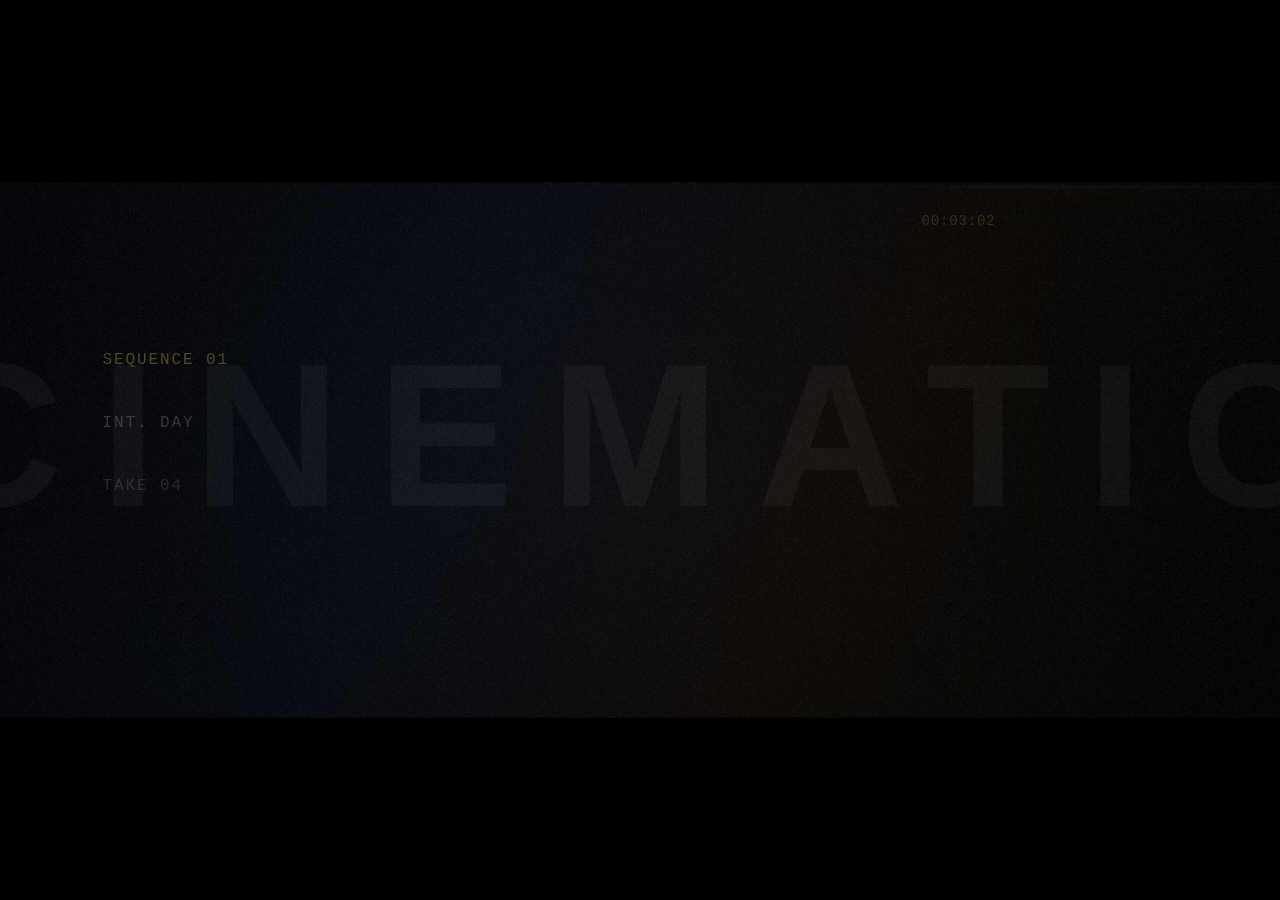
==== cinematic-content.html @ 5d4591f5 "Add files via upload" ====
<!DOCTYPE html>
<html lang="en">
<head>
<meta charset="UTF-8">
<style>
  *{margin:0;padding:0;box-sizing:border-box}
  html,body{width:100%;height:100%;background:#000;overflow:hidden}
  canvas{display:block;width:100%;height:100%}
</style>
</head>
<body>
<canvas id="c"></canvas>
<script>
/* ── Cinematic Content — film aesthetic canvas animation ──────────────────
   Letterbox bars, horizontal light streaks, film grain, vignette,
   warm amber ↔ cool teal color grade. 60fps RAF loop.
──────────────────────────────────────────────────────────────────────────── */

const canvas = document.getElementById('c');
const ctx    = canvas.getContext('2d');
let W, H, DPR;

/* ── Grain buffer (pre-baked noise tile, re-rolled every N frames) ──────── */
let grainCanvas, grainCtx;
let grainFrame = 0;
const GRAIN_TILE = 256;

function buildGrain(){
  grainCanvas = document.createElement('canvas');
  grainCanvas.width = grainCanvas.height = GRAIN_TILE;
  grainCtx = grainCanvas.getContext('2d');
}
function rollGrain(){
  const id = grainCtx.createImageData(GRAIN_TILE, GRAIN_TILE);
  const d  = id.data;
  for(let i = 0; i < d.length; i += 4){
    const v = (Math.random() * 255)|0;
    d[i] = d[i+1] = d[i+2] = v;
    d[i+3] = 18 + (Math.random() * 22)|0;
  }
  grainCtx.putImageData(id, 0, 0);
}
buildGrain();
rollGrain();

/* ── Resize ──────────────────────────────────────────────────────────────── */
function resize(){
  DPR = Math.min(devicePixelRatio || 1, 2);
  W = canvas.offsetWidth;
  H = canvas.offsetHeight;
  canvas.width  = W * DPR;
  canvas.height = H * DPR;
  ctx.setTransform(DPR, 0, 0, DPR, 0, 0);
}
window.addEventListener('resize', resize);
resize();

/* ── Letterbox proportion ────────────────────────────────────────────────── */
// 2.39:1 cinemascope letterbox within the frame
function letterboxH(){
  const targetAR = 2.39;
  const frameH = W / targetAR;
  return Math.max(0, (H - frameH) / 2);
}

/* ── Streaks ─────────────────────────────────────────────────────────────── */
const NUM_STREAKS = 7;

function makeStreak(i){
  const warm = Math.random() > 0.42; // 58% teal, 42% amber
  return {
    y:     H * (0.12 + 0.76 * Math.random()),
    x:    -W * (0.1 + Math.random() * 0.3),
    len:   W * (0.22 + Math.random() * 0.42),
    speed: W * (0.018 + Math.random() * 0.022),
    h:     1.2 + Math.random() * 3.2,
    alpha: 0.08 + Math.random() * 0.24,
    warm,
    phase: Math.random() * Math.PI * 2,
    pulseSpd: 0.4 + Math.random() * 0.7,
  };
}

const streaks = Array.from({length: NUM_STREAKS}, (_, i) => {
  const s = makeStreak(i);
  s.x = Math.random() * W;   // start spread across frame
  return s;
});

/* ── Dust motes ──────────────────────────────────────────────────────────── */
const NUM_MOTES = 22;
const motes = Array.from({length: NUM_MOTES}, () => ({
  x: Math.random() * 1.4 - 0.2,
  y: Math.random() * 1.2 - 0.1,
  r: 0.3 + Math.random() * 1.2,
  alpha: 0.05 + Math.random() * 0.18,
  spd: (Math.random() - 0.5) * 0.00008,
  drift: (Math.random() - 0.5) * 0.00012,
  phase: Math.random() * Math.PI * 2,
}));

/* ── Scene composition: floating text labels ─────────────────────────────── */
const LABELS = [
  { text: 'SEQUENCE 01',  rx: 0.08, ry: 0.40 },
  { text: 'INT. DAY',     rx: 0.08, ry: 0.47 },
  { text: 'TAKE 04',      rx: 0.08, ry: 0.54 },
];

const TITLE_TEXT = 'CINEMATIC';

/* ── Render loop ─────────────────────────────────────────────────────────── */
let t0 = null;
let frame = 0;

function draw(ts){
  if(!t0) t0 = ts;
  const t = (ts - t0) * 0.001;
  frame++;

  // Re-roll grain every 2 frames
  if(frame % 2 === 0) rollGrain();

  // ── 1. Deep black base ───────────────────────────────────────────────────
  ctx.fillStyle = '#000';
  ctx.fillRect(0, 0, W, H);

  const lb = letterboxH();
  const activeH = H - lb * 2;

  // ── 2. Scene gradient (inside letterbox) ─────────────────────────────────
  const sceneGrad = ctx.createLinearGradient(0, lb, W, lb + activeH);
  sceneGrad.addColorStop(0,    'rgba(4,6,14,1)');
  sceneGrad.addColorStop(0.35, 'rgba(8,12,22,1)');
  sceneGrad.addColorStop(0.65, 'rgba(14,10,6,1)');
  sceneGrad.addColorStop(1,    'rgba(4,4,4,1)');
  ctx.fillStyle = sceneGrad;
  ctx.fillRect(0, lb, W, activeH);

  // ── 3. Horizontal scan lines (subtle) ────────────────────────────────────
  ctx.save();
  ctx.globalAlpha = 0.025;
  ctx.fillStyle = '#000';
  for(let y = lb; y < lb + activeH; y += 3){
    ctx.fillRect(0, y, W, 1);
  }
  ctx.restore();

  // ── 4. Light streaks ─────────────────────────────────────────────────────
  streaks.forEach(s => {
    // Advance
    s.x += s.speed;
    if(s.x > W + s.len * 1.2){
      const ns = makeStreak(0);
      Object.assign(s, ns);
      s.x = -s.len * 1.2;
    }

    const pulse = 0.7 + 0.3 * Math.sin(t * s.pulseSpd + s.phase);
    const a = s.alpha * pulse;

    const color = s.warm
      ? `rgba(212,168,67,${a.toFixed(3)})`
      : `rgba(52,211,238,${a.toFixed(3)})`;
    const colorFade = s.warm
      ? `rgba(212,168,67,0)`
      : `rgba(52,211,238,0)`;

    const grad = ctx.createLinearGradient(s.x, 0, s.x + s.len, 0);
    grad.addColorStop(0,    colorFade);
    grad.addColorStop(0.15, color);
    grad.addColorStop(0.75, color);
    grad.addColorStop(1,    colorFade);

    ctx.save();
    ctx.globalAlpha = 1;
    ctx.strokeStyle = grad;
    ctx.lineWidth = s.h;
    ctx.beginPath();
    ctx.moveTo(s.x, s.y);
    ctx.lineTo(s.x + s.len, s.y);
    ctx.stroke();

    // Soft glow behind streak
    const glowColor = s.warm
      ? `rgba(212,168,67,${(a * 0.25).toFixed(3)})`
      : `rgba(52,211,238,${(a * 0.25).toFixed(3)})`;
    ctx.strokeStyle = glowColor;
    ctx.lineWidth = s.h * 10;
    ctx.filter = `blur(${Math.round(s.h * 2.5)}px)`;
    ctx.beginPath();
    ctx.moveTo(s.x + s.len * 0.15, s.y);
    ctx.lineTo(s.x + s.len * 0.78, s.y);
    ctx.stroke();
    ctx.filter = 'none';
    ctx.restore();
  });

  // ── 5. Dust motes ─────────────────────────────────────────────────────────
  motes.forEach(m => {
    m.x += m.drift;
    m.y += m.spd;
    if(m.x < -0.05) m.x = 1.05;
    if(m.x > 1.05)  m.x = -0.05;
    if(m.y < -0.05) m.y = 1.05;
    if(m.y > 1.05)  m.y = -0.05;

    const pulse = 0.5 + 0.5 * Math.sin(t * 0.7 + m.phase);
    ctx.save();
    ctx.globalAlpha = m.alpha * pulse;
    ctx.fillStyle = '#fff';
    ctx.beginPath();
    ctx.arc(m.x * W, lb + m.y * activeH, m.r, 0, Math.PI * 2);
    ctx.fill();
    ctx.restore();
  });

  // ── 6. Vignette (double-pass for depth) ──────────────────────────────────
  const vig1 = ctx.createRadialGradient(W/2, H/2, H*0.08, W/2, H/2, Math.max(W,H)*0.78);
  vig1.addColorStop(0, 'rgba(0,0,0,0)');
  vig1.addColorStop(1, 'rgba(0,0,0,0.88)');
  ctx.fillStyle = vig1;
  ctx.fillRect(0, 0, W, H);

  // ── 7. Film grain overlay ─────────────────────────────────────────────────
  ctx.save();
  ctx.globalAlpha = 0.32;
  // Tile the noise across the frame
  for(let tx = 0; tx < W; tx += GRAIN_TILE){
    for(let ty = 0; ty < H; ty += GRAIN_TILE){
      ctx.drawImage(grainCanvas, tx, ty);
    }
  }
  ctx.restore();

  // ── 8. Letterbox bars ────────────────────────────────────────────────────
  if(lb > 0.5){
    ctx.fillStyle = '#000';
    ctx.fillRect(0, 0,      W, lb);
    ctx.fillRect(0, H - lb, W, lb);
  }

  // ── 9. Large background title text ────────────────────────────────────────
  {
    const tSize = Math.round(activeH * 0.38);
    ctx.save();
    ctx.font = `700 ${tSize}px 'Inter','Helvetica Neue',sans-serif`;
    ctx.textBaseline = 'middle';
    ctx.letterSpacing = '0.18em';
    const tw = ctx.measureText(TITLE_TEXT).width;
    // Phase-based opacity pulse
    const fade = 0.032 + 0.012 * Math.sin(t * 0.22);
    ctx.globalAlpha = fade;
    ctx.fillStyle = '#fff';
    ctx.fillText(TITLE_TEXT, (W - tw) / 2, lb + activeH * 0.50);
    ctx.restore();
  }

  // ── 10. Script-style labels (left edge) ──────────────────────────────────
  {
    const lbSz = Math.max(8, Math.round(H * 0.018));
    ctx.save();
    ctx.font = `400 ${lbSz}px 'DM Mono','Courier New',monospace`;
    ctx.textBaseline = 'middle';
    ctx.letterSpacing = '0.12em';
    LABELS.forEach((l, i) => {
      const pulse = 0.3 + 0.12 * Math.sin(t * 0.18 + i * 1.4);
      ctx.globalAlpha = pulse;
      ctx.fillStyle = i === 0 ? '#d4a843' : 'rgba(255,255,255,0.45)';
      ctx.fillText(l.text, l.rx * W, l.ry * H);
    });
    ctx.restore();
  }

  // ── 11. Frame counter (top-right, timecode style) ─────────────────────────
  {
    const fc = Math.floor(t * 24) % (24 * 60); // 24fps frame count up to 1min
    const ss = Math.floor(fc / 24).toString().padStart(2,'0');
    const ff = (fc % 24).toString().padStart(2,'0');
    const tcStr = `00:${ss}:${ff}`;
    const tcSz = Math.max(7, Math.round(H * 0.016));
    ctx.save();
    ctx.font = `300 ${tcSz}px 'DM Mono','Courier New',monospace`;
    ctx.textBaseline = 'top';
    ctx.letterSpacing = '0.06em';
    ctx.globalAlpha = 0.22;
    ctx.fillStyle = '#d4a843';
    ctx.fillText(tcStr, W * 0.72, lb + activeH * 0.06);
    ctx.restore();
  }

  requestAnimationFrame(draw);
}

requestAnimationFrame(draw);
</script>
</body>
</html>
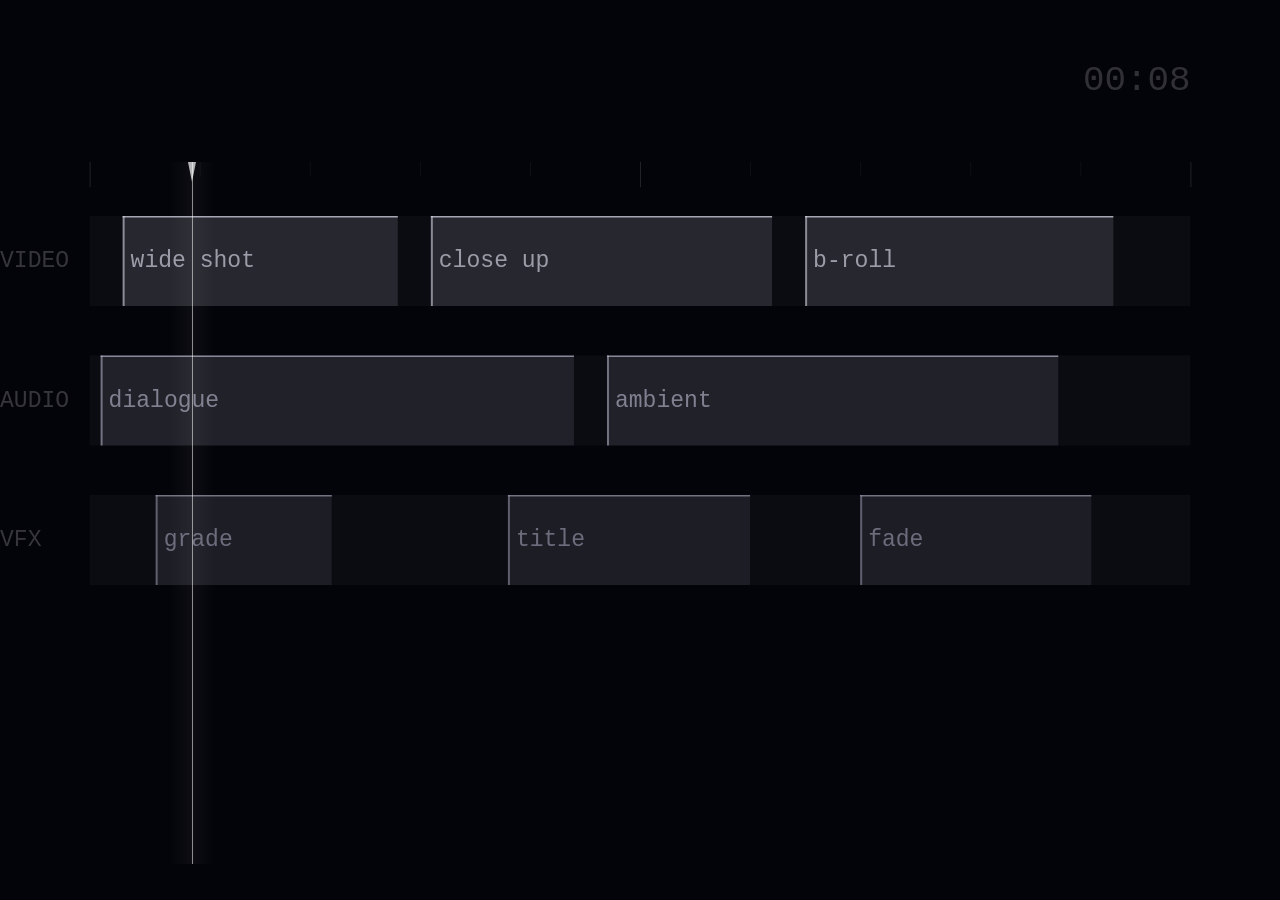
==== commit fd8465e5: "Add files via upload" ====
--- a/cinematic-content.html
+++ b/cinematic-content.html
@@ -4,294 +4,136 @@
 <meta charset="UTF-8">
 <style>
   *{margin:0;padding:0;box-sizing:border-box}
-  html,body{width:100%;height:100%;background:#000;overflow:hidden}
+  html,body{width:100%;height:100%;background:#03030a;overflow:hidden}
   canvas{display:block;width:100%;height:100%}
 </style>
 </head>
 <body>
 <canvas id="c"></canvas>
 <script>
-/* ── Cinematic Content — film aesthetic canvas animation ──────────────────
-   Letterbox bars, horizontal light streaks, film grain, vignette,
-   warm amber ↔ cool teal color grade. 60fps RAF loop.
-──────────────────────────────────────────────────────────────────────────── */
-
 const canvas = document.getElementById('c');
 const ctx    = canvas.getContext('2d');
-let W, H, DPR;
+let W, H;
 
-/* ── Grain buffer (pre-baked noise tile, re-rolled every N frames) ──────── */
-let grainCanvas, grainCtx;
-let grainFrame = 0;
-const GRAIN_TILE = 256;
-
-function buildGrain(){
-  grainCanvas = document.createElement('canvas');
-  grainCanvas.width = grainCanvas.height = GRAIN_TILE;
-  grainCtx = grainCanvas.getContext('2d');
-}
-function rollGrain(){
-  const id = grainCtx.createImageData(GRAIN_TILE, GRAIN_TILE);
-  const d  = id.data;
-  for(let i = 0; i < d.length; i += 4){
-    const v = (Math.random() * 255)|0;
-    d[i] = d[i+1] = d[i+2] = v;
-    d[i+3] = 18 + (Math.random() * 22)|0;
-  }
-  grainCtx.putImageData(id, 0, 0);
-}
-buildGrain();
-rollGrain();
-
-/* ── Resize ──────────────────────────────────────────────────────────────── */
 function resize(){
-  DPR = Math.min(devicePixelRatio || 1, 2);
-  W = canvas.offsetWidth;
-  H = canvas.offsetHeight;
-  canvas.width  = W * DPR;
-  canvas.height = H * DPR;
-  ctx.setTransform(DPR, 0, 0, DPR, 0, 0);
+  W = canvas.width  = canvas.offsetWidth  * Math.min(devicePixelRatio, 2);
+  H = canvas.height = canvas.offsetHeight * Math.min(devicePixelRatio, 2);
 }
 window.addEventListener('resize', resize);
 resize();
 
-/* ── Letterbox proportion ────────────────────────────────────────────────── */
-// 2.39:1 cinemascope letterbox within the frame
-function letterboxH(){
-  const targetAR = 2.39;
-  const frameH = W / targetAR;
-  return Math.max(0, (H - frameH) / 2);
+const TRACKS = [
+  { label:'VIDEO', clips:[{s:.03,e:.28,note:'wide shot'},{s:.31,e:.62,note:'close up'},{s:.65,e:.93,note:'b-roll'}], color:'rgba(220,220,235,' },
+  { label:'AUDIO', clips:[{s:.01,e:.44,note:'dialogue'},{s:.47,e:.88,note:'ambient'}],                               color:'rgba(180,180,200,' },
+  { label:'VFX',   clips:[{s:.06,e:.22,note:'grade'},{s:.38,e:.60,note:'title'},{s:.70,e:.91,note:'fade'}],          color:'rgba(150,150,170,' },
+];
+
+let t = 0;
+
+function draw(){
+  requestAnimationFrame(draw);
+  t += 0.0015;
+  const ph = t % 1;
+
+  ctx.fillStyle = '#03030a';
+  ctx.fillRect(0, 0, W, H);
+
+  const pad   = W * .07;
+  const rulerY = H * .18;
+  const trackStart = rulerY + H * .06;
+  const trackH = H * .10;
+  const trackGap = H * .055;
+  const timeW  = W - pad * 2;
+
+  /* ── ruler ticks ── */
+  for(let i = 0; i <= 10; i++){
+    const x = pad + (timeW * i / 10);
+    const tall = i % 5 === 0;
+    ctx.fillStyle = tall ? 'rgba(255,255,255,.12)' : 'rgba(255,255,255,.05)';
+    ctx.fillRect(x, rulerY, 1, tall ? H * .028 : H * .016);
+  }
+
+  /* ── tracks ── */
+  TRACKS.forEach((track, ti) => {
+    const ty = trackStart + ti * (trackH + trackGap);
+
+    /* track label */
+    ctx.font = `300 ${W*.018}px 'DM Mono','Courier New',monospace`;
+    ctx.fillStyle = 'rgba(255,255,255,.2)';
+    ctx.textBaseline = 'middle';
+    ctx.fillText(track.label, 0, ty + trackH * .5);
+
+    /* track background lane */
+    ctx.fillStyle = 'rgba(255,255,255,.03)';
+    ctx.fillRect(pad, ty, timeW, trackH);
+
+    track.clips.forEach(clip => {
+      const cx = pad + clip.s * timeW;
+      const cw = (clip.e - clip.s) * timeW;
+
+      /* clip fill */
+      ctx.fillStyle = track.color + '.13)';
+      ctx.fillRect(cx, ty, cw, trackH);
+
+      /* top edge */
+      ctx.fillStyle = track.color + '.7)';
+      ctx.fillRect(cx, ty, cw, 1.5);
+
+      /* left cap */
+      ctx.fillStyle = track.color + '.55)';
+      ctx.fillRect(cx, ty, 2, trackH);
+
+      /* note label */
+      if(cw > W * .06){
+        ctx.save();
+        ctx.rect(cx + 6, ty, cw - 10, trackH);
+        ctx.clip();
+        ctx.font = `300 ${W*.018}px 'DM Mono','Courier New',monospace`;
+        ctx.fillStyle = track.color + '.65)';
+        ctx.textBaseline = 'middle';
+        ctx.fillText(clip.note, cx + 8, ty + trackH * .5);
+        ctx.restore();
+      }
+    });
+  });
+
+  /* ── playhead ── */
+  const phX = pad + ph * timeW;
+
+  /* soft glow behind playhead */
+  const glowW = W * .018;
+  const glowGrd = ctx.createLinearGradient(phX - glowW, 0, phX + glowW, 0);
+  glowGrd.addColorStop(0,   'rgba(255,255,255,0)');
+  glowGrd.addColorStop(0.5, 'rgba(255,255,255,.04)');
+  glowGrd.addColorStop(1,   'rgba(255,255,255,0)');
+  ctx.fillStyle = glowGrd;
+  ctx.fillRect(phX - glowW, rulerY, glowW * 2, H * .78);
+
+  /* playhead line */
+  ctx.fillStyle = 'rgba(255,255,255,.55)';
+  ctx.fillRect(phX, rulerY, 1, H * .78);
+
+  /* playhead head triangle */
+  ctx.fillStyle = 'rgba(255,255,255,.7)';
+  ctx.beginPath();
+  ctx.moveTo(phX - 4, rulerY);
+  ctx.lineTo(phX + 4, rulerY);
+  ctx.lineTo(phX, rulerY + H * .022);
+  ctx.closePath();
+  ctx.fill();
+
+  /* ── timecode ── */
+  const secs = (ph * 90) | 0;
+  const tc = `${String((secs / 60) | 0).padStart(2,'0')}:${String(secs % 60).padStart(2,'0')}`;
+  ctx.font = `300 ${W * .028}px 'DM Mono','Courier New',monospace`;
+  ctx.fillStyle = 'rgba(255,255,255,.18)';
+  ctx.textBaseline = 'middle';
+  ctx.textAlign = 'right';
+  ctx.fillText(tc, W - pad, H * .09);
+  ctx.textAlign = 'left';
 }
 
-/* ── Streaks ─────────────────────────────────────────────────────────────── */
-const NUM_STREAKS = 7;
-
-function makeStreak(i){
-  const warm = Math.random() > 0.42; // 58% teal, 42% amber
-  return {
-    y:     H * (0.12 + 0.76 * Math.random()),
-    x:    -W * (0.1 + Math.random() * 0.3),
-    len:   W * (0.22 + Math.random() * 0.42),
-    speed: W * (0.018 + Math.random() * 0.022),
-    h:     1.2 + Math.random() * 3.2,
-    alpha: 0.08 + Math.random() * 0.24,
-    warm,
-    phase: Math.random() * Math.PI * 2,
-    pulseSpd: 0.4 + Math.random() * 0.7,
-  };
-}
-
-const streaks = Array.from({length: NUM_STREAKS}, (_, i) => {
-  const s = makeStreak(i);
-  s.x = Math.random() * W;   // start spread across frame
-  return s;
-});
-
-/* ── Dust motes ──────────────────────────────────────────────────────────── */
-const NUM_MOTES = 22;
-const motes = Array.from({length: NUM_MOTES}, () => ({
-  x: Math.random() * 1.4 - 0.2,
-  y: Math.random() * 1.2 - 0.1,
-  r: 0.3 + Math.random() * 1.2,
-  alpha: 0.05 + Math.random() * 0.18,
-  spd: (Math.random() - 0.5) * 0.00008,
-  drift: (Math.random() - 0.5) * 0.00012,
-  phase: Math.random() * Math.PI * 2,
-}));
-
-/* ── Scene composition: floating text labels ─────────────────────────────── */
-const LABELS = [
-  { text: 'SEQUENCE 01',  rx: 0.08, ry: 0.40 },
-  { text: 'INT. DAY',     rx: 0.08, ry: 0.47 },
-  { text: 'TAKE 04',      rx: 0.08, ry: 0.54 },
-];
-
-const TITLE_TEXT = 'CINEMATIC';
-
-/* ── Render loop ─────────────────────────────────────────────────────────── */
-let t0 = null;
-let frame = 0;
-
-function draw(ts){
-  if(!t0) t0 = ts;
-  const t = (ts - t0) * 0.001;
-  frame++;
-
-  // Re-roll grain every 2 frames
-  if(frame % 2 === 0) rollGrain();
-
-  // ── 1. Deep black base ───────────────────────────────────────────────────
-  ctx.fillStyle = '#000';
-  ctx.fillRect(0, 0, W, H);
-
-  const lb = letterboxH();
-  const activeH = H - lb * 2;
-
-  // ── 2. Scene gradient (inside letterbox) ─────────────────────────────────
-  const sceneGrad = ctx.createLinearGradient(0, lb, W, lb + activeH);
-  sceneGrad.addColorStop(0,    'rgba(4,6,14,1)');
-  sceneGrad.addColorStop(0.35, 'rgba(8,12,22,1)');
-  sceneGrad.addColorStop(0.65, 'rgba(14,10,6,1)');
-  sceneGrad.addColorStop(1,    'rgba(4,4,4,1)');
-  ctx.fillStyle = sceneGrad;
-  ctx.fillRect(0, lb, W, activeH);
-
-  // ── 3. Horizontal scan lines (subtle) ────────────────────────────────────
-  ctx.save();
-  ctx.globalAlpha = 0.025;
-  ctx.fillStyle = '#000';
-  for(let y = lb; y < lb + activeH; y += 3){
-    ctx.fillRect(0, y, W, 1);
-  }
-  ctx.restore();
-
-  // ── 4. Light streaks ─────────────────────────────────────────────────────
-  streaks.forEach(s => {
-    // Advance
-    s.x += s.speed;
-    if(s.x > W + s.len * 1.2){
-      const ns = makeStreak(0);
-      Object.assign(s, ns);
-      s.x = -s.len * 1.2;
-    }
-
-    const pulse = 0.7 + 0.3 * Math.sin(t * s.pulseSpd + s.phase);
-    const a = s.alpha * pulse;
-
-    const color = s.warm
-      ? `rgba(212,168,67,${a.toFixed(3)})`
-      : `rgba(52,211,238,${a.toFixed(3)})`;
-    const colorFade = s.warm
-      ? `rgba(212,168,67,0)`
-      : `rgba(52,211,238,0)`;
-
-    const grad = ctx.createLinearGradient(s.x, 0, s.x + s.len, 0);
-    grad.addColorStop(0,    colorFade);
-    grad.addColorStop(0.15, color);
-    grad.addColorStop(0.75, color);
-    grad.addColorStop(1,    colorFade);
-
-    ctx.save();
-    ctx.globalAlpha = 1;
-    ctx.strokeStyle = grad;
-    ctx.lineWidth = s.h;
-    ctx.beginPath();
-    ctx.moveTo(s.x, s.y);
-    ctx.lineTo(s.x + s.len, s.y);
-    ctx.stroke();
-
-    // Soft glow behind streak
-    const glowColor = s.warm
-      ? `rgba(212,168,67,${(a * 0.25).toFixed(3)})`
-      : `rgba(52,211,238,${(a * 0.25).toFixed(3)})`;
-    ctx.strokeStyle = glowColor;
-    ctx.lineWidth = s.h * 10;
-    ctx.filter = `blur(${Math.round(s.h * 2.5)}px)`;
-    ctx.beginPath();
-    ctx.moveTo(s.x + s.len * 0.15, s.y);
-    ctx.lineTo(s.x + s.len * 0.78, s.y);
-    ctx.stroke();
-    ctx.filter = 'none';
-    ctx.restore();
-  });
-
-  // ── 5. Dust motes ─────────────────────────────────────────────────────────
-  motes.forEach(m => {
-    m.x += m.drift;
-    m.y += m.spd;
-    if(m.x < -0.05) m.x = 1.05;
-    if(m.x > 1.05)  m.x = -0.05;
-    if(m.y < -0.05) m.y = 1.05;
-    if(m.y > 1.05)  m.y = -0.05;
-
-    const pulse = 0.5 + 0.5 * Math.sin(t * 0.7 + m.phase);
-    ctx.save();
-    ctx.globalAlpha = m.alpha * pulse;
-    ctx.fillStyle = '#fff';
-    ctx.beginPath();
-    ctx.arc(m.x * W, lb + m.y * activeH, m.r, 0, Math.PI * 2);
-    ctx.fill();
-    ctx.restore();
-  });
-
-  // ── 6. Vignette (double-pass for depth) ──────────────────────────────────
-  const vig1 = ctx.createRadialGradient(W/2, H/2, H*0.08, W/2, H/2, Math.max(W,H)*0.78);
-  vig1.addColorStop(0, 'rgba(0,0,0,0)');
-  vig1.addColorStop(1, 'rgba(0,0,0,0.88)');
-  ctx.fillStyle = vig1;
-  ctx.fillRect(0, 0, W, H);
-
-  // ── 7. Film grain overlay ─────────────────────────────────────────────────
-  ctx.save();
-  ctx.globalAlpha = 0.32;
-  // Tile the noise across the frame
-  for(let tx = 0; tx < W; tx += GRAIN_TILE){
-    for(let ty = 0; ty < H; ty += GRAIN_TILE){
-      ctx.drawImage(grainCanvas, tx, ty);
-    }
-  }
-  ctx.restore();
-
-  // ── 8. Letterbox bars ────────────────────────────────────────────────────
-  if(lb > 0.5){
-    ctx.fillStyle = '#000';
-    ctx.fillRect(0, 0,      W, lb);
-    ctx.fillRect(0, H - lb, W, lb);
-  }
-
-  // ── 9. Large background title text ────────────────────────────────────────
-  {
-    const tSize = Math.round(activeH * 0.38);
-    ctx.save();
-    ctx.font = `700 ${tSize}px 'Inter','Helvetica Neue',sans-serif`;
-    ctx.textBaseline = 'middle';
-    ctx.letterSpacing = '0.18em';
-    const tw = ctx.measureText(TITLE_TEXT).width;
-    // Phase-based opacity pulse
-    const fade = 0.032 + 0.012 * Math.sin(t * 0.22);
-    ctx.globalAlpha = fade;
-    ctx.fillStyle = '#fff';
-    ctx.fillText(TITLE_TEXT, (W - tw) / 2, lb + activeH * 0.50);
-    ctx.restore();
-  }
-
-  // ── 10. Script-style labels (left edge) ──────────────────────────────────
-  {
-    const lbSz = Math.max(8, Math.round(H * 0.018));
-    ctx.save();
-    ctx.font = `400 ${lbSz}px 'DM Mono','Courier New',monospace`;
-    ctx.textBaseline = 'middle';
-    ctx.letterSpacing = '0.12em';
-    LABELS.forEach((l, i) => {
-      const pulse = 0.3 + 0.12 * Math.sin(t * 0.18 + i * 1.4);
-      ctx.globalAlpha = pulse;
-      ctx.fillStyle = i === 0 ? '#d4a843' : 'rgba(255,255,255,0.45)';
-      ctx.fillText(l.text, l.rx * W, l.ry * H);
-    });
-    ctx.restore();
-  }
-
-  // ── 11. Frame counter (top-right, timecode style) ─────────────────────────
-  {
-    const fc = Math.floor(t * 24) % (24 * 60); // 24fps frame count up to 1min
-    const ss = Math.floor(fc / 24).toString().padStart(2,'0');
-    const ff = (fc % 24).toString().padStart(2,'0');
-    const tcStr = `00:${ss}:${ff}`;
-    const tcSz = Math.max(7, Math.round(H * 0.016));
-    ctx.save();
-    ctx.font = `300 ${tcSz}px 'DM Mono','Courier New',monospace`;
-    ctx.textBaseline = 'top';
-    ctx.letterSpacing = '0.06em';
-    ctx.globalAlpha = 0.22;
-    ctx.fillStyle = '#d4a843';
-    ctx.fillText(tcStr, W * 0.72, lb + activeH * 0.06);
-    ctx.restore();
-  }
-
-  requestAnimationFrame(draw);
-}
-
-requestAnimationFrame(draw);
+draw();
 </script>
 </body>
 </html>
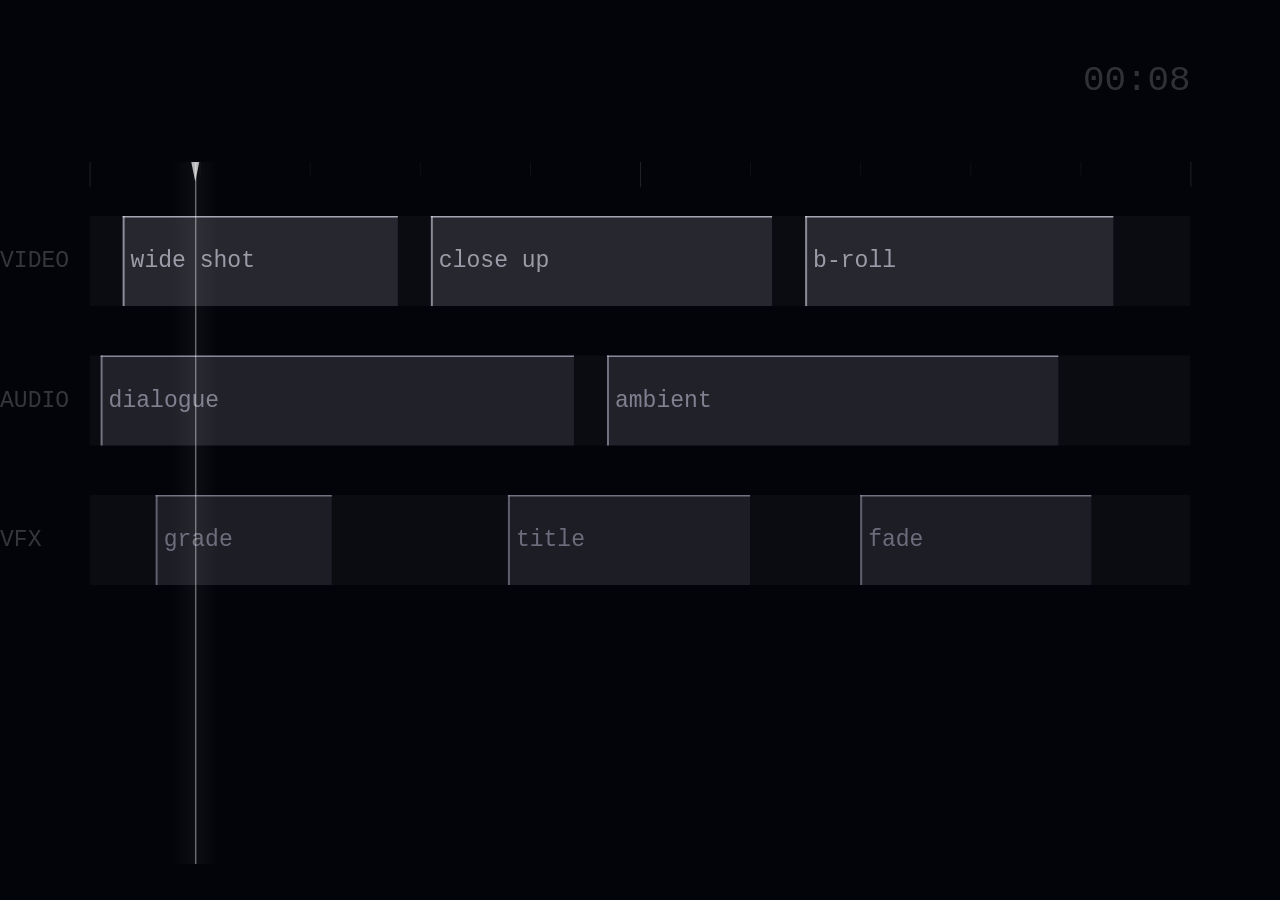
==== commit 97e1b647: "Pause offscreen embeds and honor prefers-reduced-motion everywhere ripple-surface implemented a post" ====
--- a/cinematic-content.html
+++ b/cinematic-content.html
@@ -19,7 +19,7 @@
   W = canvas.width  = canvas.offsetWidth  * Math.min(devicePixelRatio, 2);
   H = canvas.height = canvas.offsetHeight * Math.min(devicePixelRatio, 2);
 }
-window.addEventListener('resize', resize);
+window.addEventListener('resize', () => { resize(); if(REDUCED) draw(); });
 resize();
 
 const TRACKS = [
@@ -29,9 +29,16 @@
 ];
 
 let t = 0;
+let paused = false;
+window.addEventListener('message', e => {
+  if(e.data === 'pause') paused = true;
+  if(e.data === 'resume') paused = false;
+});
+const REDUCED = window.matchMedia('(prefers-reduced-motion: reduce)').matches;
 
 function draw(){
-  requestAnimationFrame(draw);
+  if(!REDUCED) requestAnimationFrame(draw);
+  if(paused) return;
   t += 0.0015;
   const ph = t % 1;
 
@@ -133,6 +140,7 @@
   ctx.textAlign = 'left';
 }
 
+if(REDUCED) t = 0.35; // static mid-timeline frame
 draw();
 </script>
 </body>
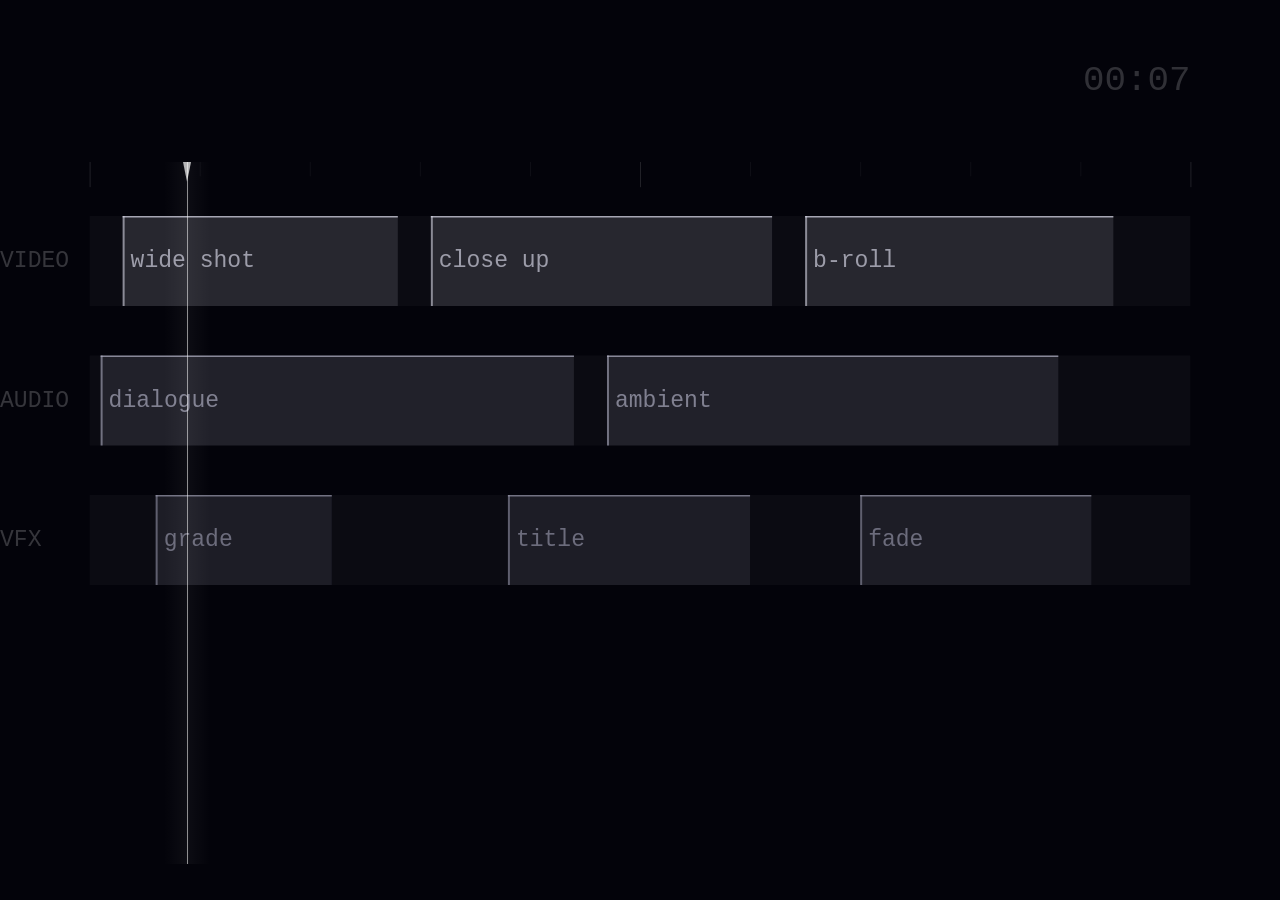
==== commit 00af2399: "Fix canvas clip path accumulation and remove dead code cinematic-content clipped note labels with ct" ====
--- a/cinematic-content.html
+++ b/cinematic-content.html
@@ -93,6 +93,9 @@
       /* note label */
       if(cw > W * .06){
         ctx.save();
+        // beginPath is required: the current path survives save/restore and
+        // frames, so without it every clip() unions all rects ever added.
+        ctx.beginPath();
         ctx.rect(cx + 6, ty, cw - 10, trackH);
         ctx.clip();
         ctx.font = `300 ${W*.018}px 'DM Mono','Courier New',monospace`;
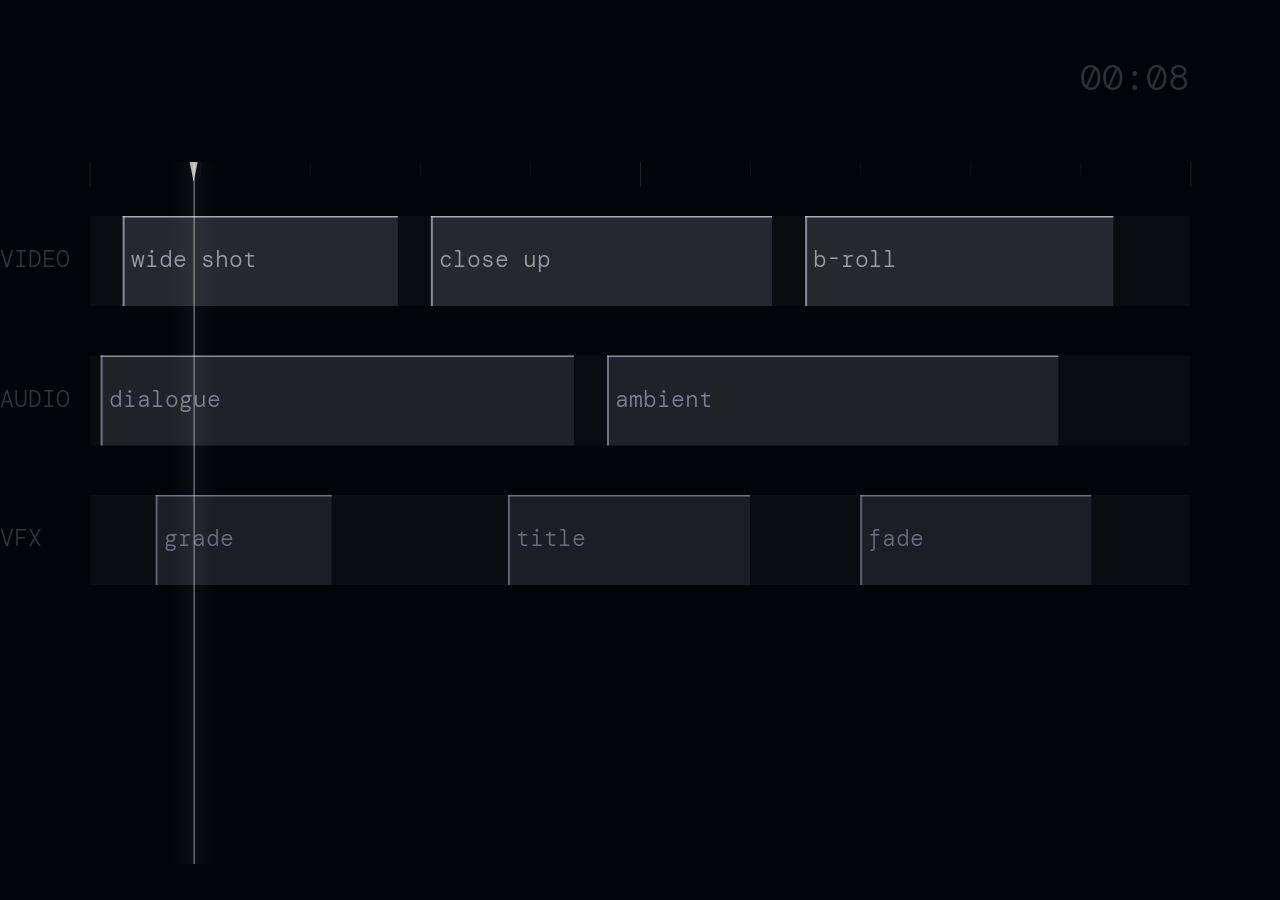
==== commit 1f68128c: "Trim font payload and load DM Mono in the canvas embeds index.html requested 6 Inter weights, italic" ====
--- a/cinematic-content.html
+++ b/cinematic-content.html
@@ -2,6 +2,10 @@
 <html lang="en">
 <head>
 <meta charset="UTF-8">
+<meta name="viewport" content="width=device-width,initial-scale=1">
+<link rel="preconnect" href="https://fonts.googleapis.com">
+<link rel="preconnect" href="https://fonts.gstatic.com" crossorigin>
+<link href="https://fonts.googleapis.com/css2?family=DM+Mono:wght@300;400&display=swap" rel="stylesheet">
 <style>
   *{margin:0;padding:0;box-sizing:border-box}
   html,body{width:100%;height:100%;background:#03030a;overflow:hidden}
@@ -145,6 +149,7 @@
 
 if(REDUCED) t = 0.35; // static mid-timeline frame
 draw();
+document.fonts.ready.then(() => { if(REDUCED) draw(); });
 </script>
 </body>
 </html>
